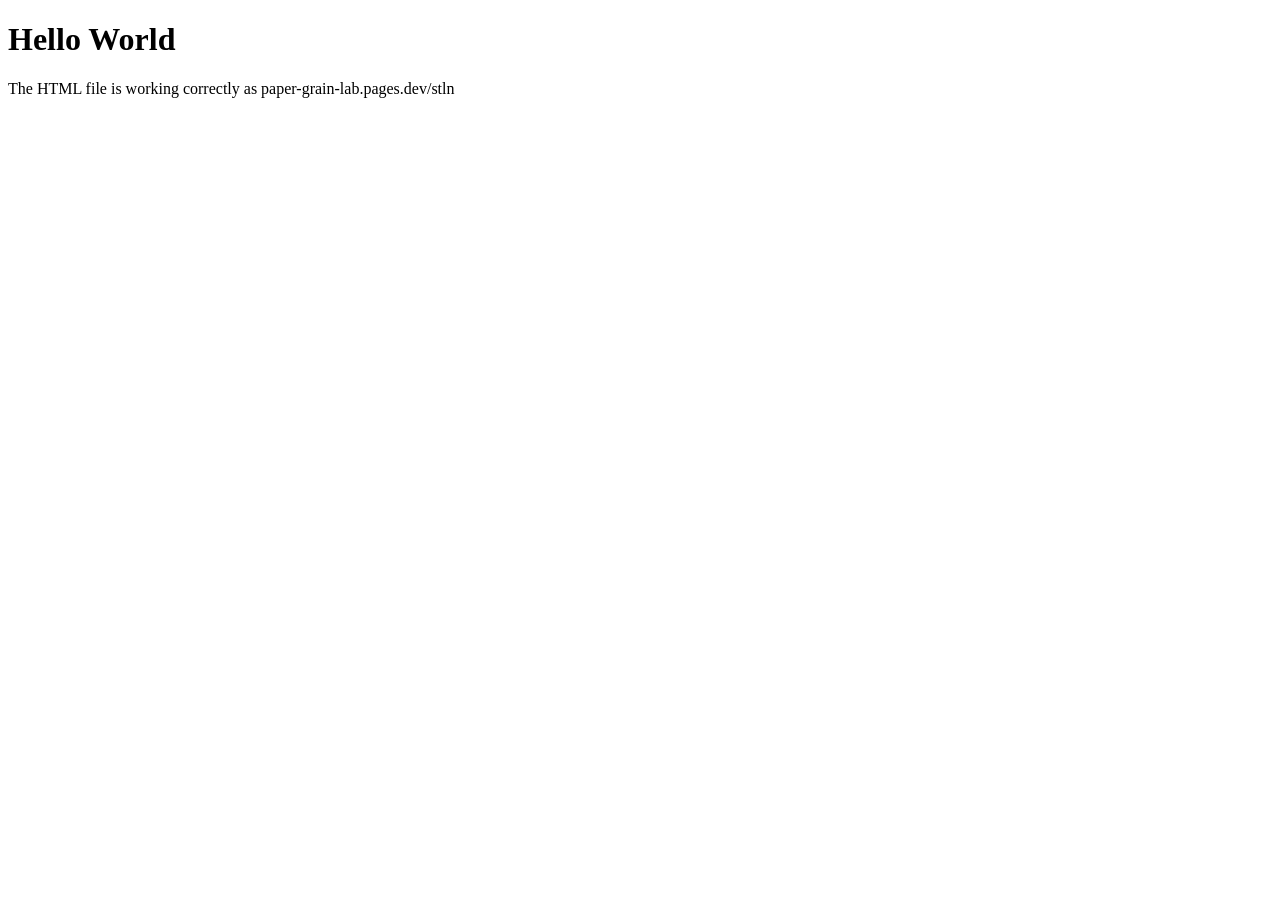
==== src/stln/index.html @ 5b40fb3b "chore: add a test html for paper-grain-lab.pages.dev/stln" ====
<!DOCTYPE html>
<html lang="en">
<head>
    <meta charset="UTF-8">
    <title>Test Page</title>
</head>
<body>

    <h1>Hello World</h1>
    <p>The HTML file is working correctly as paper-grain-lab.pages.dev/stln</p>

</body>
</html>
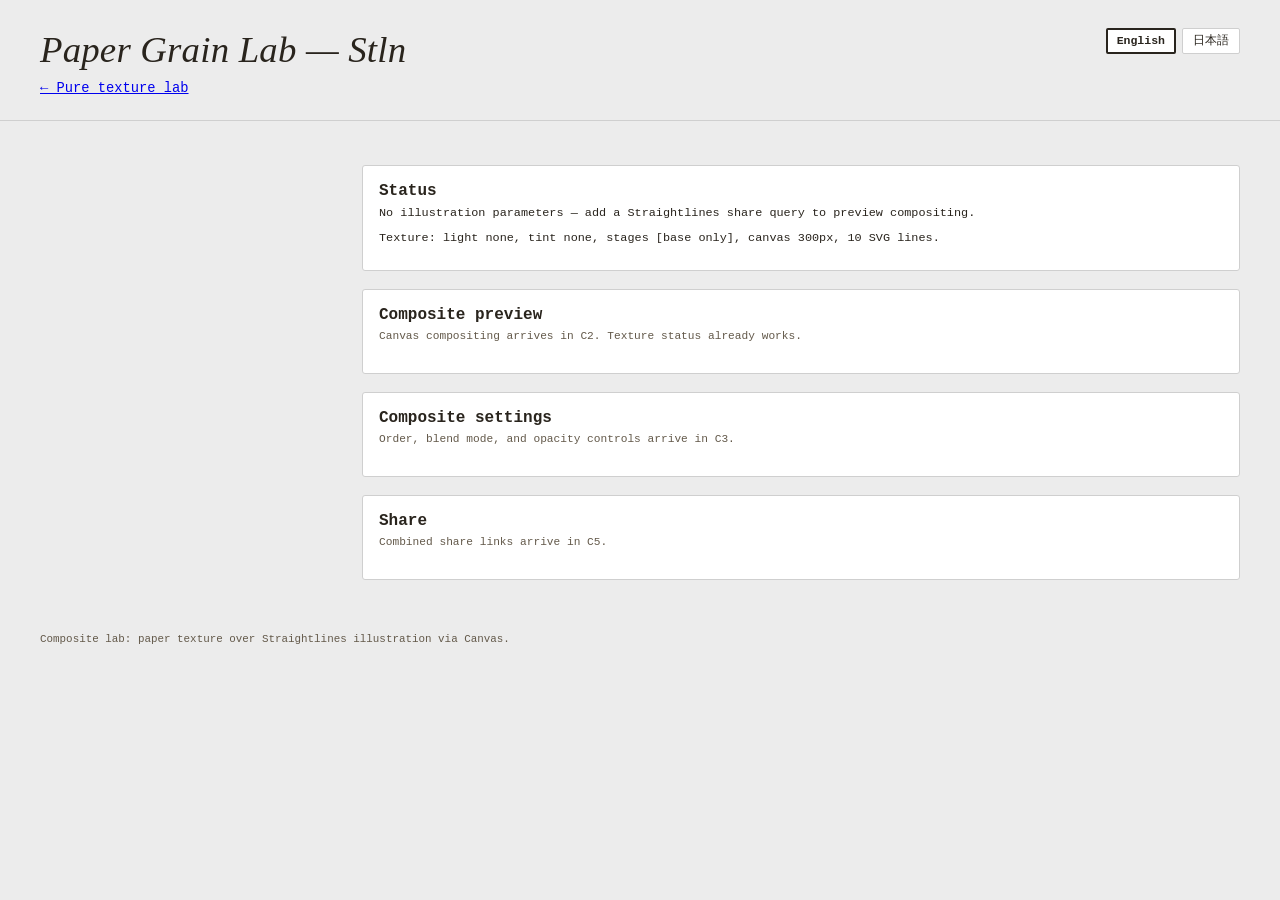
==== commit 70409589: "feat(stln): add bundled entry and replace placeholder page" ====
--- a/src/stln/index.html
+++ b/src/stln/index.html
@@ -1,13 +1,60 @@
 <!DOCTYPE html>
 <html lang="en">
 <head>
-    <meta charset="UTF-8">
-    <title>Test Page</title>
+<meta charset="UTF-8">
+<meta name="viewport" content="width=device-width, initial-scale=1">
+<title id="pageTitleTag">Paper Grain Lab — Straightlines Composite</title>
+<link rel="stylesheet" href="../css/styles.css">
 </head>
 <body>
 
-    <h1>Hello World</h1>
-    <p>The HTML file is working correctly as paper-grain-lab.pages.dev/stln</p>
+<header class="top">
+  <div class="head-row">
+    <div class="head-text">
+      <h1>Paper Grain Lab — Stln</h1>
+      <p><a id="backLink" href="../">← Pure texture lab</a></p>
+    </div>
+    <div class="lang-switch" role="group" aria-label="Language / 言語">
+      <button type="button" class="lang-btn" data-lang="en">
+        <span>English</span>
+      </button>
+      <button type="button" class="lang-btn" data-lang="ja">
+        <span>日本語</span>
+      </button>
+    </div>
+  </div>
+</header>
 
+<div class="workspace">
+  <div class="pane-preview">
+    <div class="card">
+      <h2 data-i18n-status-title>Status</h2>
+      <div id="stlnStatus"></div>
+      <div id="stlnError" class="stln-error" hidden></div>
+    </div>
+
+    <div class="card">
+      <h2 data-i18n-preview-title>Composite preview</h2>
+      <p class="sub" data-i18n-preview-note></p>
+      <canvas id="stlnCanvas" hidden></canvas>
+    </div>
+
+    <div class="card">
+      <h2 data-i18n-settings-title>Composite settings</h2>
+      <p class="sub" data-i18n-settings-note></p>
+      <div id="cmpControls"></div>
+    </div>
+
+    <div class="card">
+      <h2 data-i18n-share-title>Share</h2>
+      <p class="sub" data-i18n-share-note></p>
+      <div id="shareRow"></div>
+    </div>
+  </div>
+</div>
+
+<footer class="note" id="footerNote"></footer>
+
+<script type="module" src="./bundle.js"></script>
 </body>
 </html>
--- a/src/css/styles.css
+++ b/src/css/styles.css
@@ -0,0 +1,316 @@
+:root{
+  color-scheme: light; /* light theme only — no dark mode, regardless of OS/browser setting */
+  --paper-bg: #ececec;
+  --panel: #ffffff;
+  --panel-2: #f3efe4;
+  --ink: #29241d;
+  --ink-soft: #63594a;
+  --line: #cfcfcf;
+  --accent: #5a5a5a;
+  --gold: #6e6e6e;
+  --mono: ui-monospace, "SFMono-Regular", Menlo, Consolas, "Liberation Mono", monospace;
+  --serif: Georgia, "Iowan Old Style", "Palatino Linotype", "Hiragino Mincho ProN", serif;
+}
+*{ box-sizing: border-box; }
+html,body{ margin:0; padding:0; background:var(--paper-bg); color:var(--ink); font-family: var(--mono); }
+::selection{ background: var(--gold); color:#fff; }
+
+header.top{
+  padding: 28px clamp(16px,4vw,40px) 20px;
+  border-bottom: 1px solid var(--line);
+}
+.head-row{
+  display:flex; justify-content:space-between; align-items:flex-start; gap:18px; flex-wrap:wrap;
+}
+.head-text{ flex:1; min-width:260px; }
+header.top h1{
+  font-family: var(--serif);
+  font-weight: 400;
+  font-style: italic;
+  font-size: clamp(1.6rem, 3vw, 2.3rem);
+  margin: 0 0 6px;
+  letter-spacing: .2px;
+}
+header.top p{
+  margin: 0;
+  font-size: .86rem;
+  line-height: 1.7;
+  color: var(--ink-soft);
+}
+.lang-switch{ display:flex; gap:6px; flex:none; }
+.lang-btn{
+  background: var(--panel); border:1px solid var(--line); color: var(--ink);
+  font-family: var(--mono); font-size:.72rem; padding:6px 10px; border-radius:2px; cursor:pointer;
+  display:flex; align-items:center; gap:6px; line-height:1;
+}
+.lang-btn:hover{ border-color: var(--ink-soft); }
+.lang-btn.active{ border:2px solid var(--ink); padding:5px 9px; font-weight:700; }
+.flag-icon{
+  width: 1.3em; height: auto; flex: none;
+  border-radius: 2px;
+  border: 1px solid rgba(0,0,0,.2);
+  display: block;
+}
+.disclaimer{
+  font-size: .74rem;
+  line-height: 1.6;
+  color: var(--ink-soft);
+}
+
+/* ---- 3-pane workspace ---- */
+.workspace{
+  display: grid;
+  gap: 22px;
+  padding: 22px clamp(16px,4vw,40px) 40px;
+  align-items: start;
+  grid-template-columns: 1fr;
+  grid-template-areas:
+    "rail"
+    "params"
+    "preview";
+}
+@media (min-width: 900px){
+  .workspace{
+    grid-template-columns: 300px minmax(0,1fr);
+    grid-template-areas:
+      "rail params"
+      "rail preview";
+  }
+}
+@media (min-width: 1400px){
+  .workspace{
+    grid-template-columns: 300px minmax(0,.7fr) minmax(0,1.3fr);
+    grid-template-areas: "rail params preview";
+  }
+}
+.pane-rail{ grid-area: rail; display:flex; flex-direction:column; gap:18px; }
+.pane-params{ grid-area: params; display:flex; flex-direction:column; gap:18px; min-width:0; }
+.pane-preview{ grid-area: preview; display:flex; flex-direction:column; gap:18px; min-width:0; position: sticky; top: 16px; }
+@media (max-width: 1399px){
+  .pane-preview{ position: static; }
+}
+
+.card{
+  background: var(--panel);
+  border: 1px solid var(--line);
+  border-radius: 3px;
+  padding: 16px;
+}
+.card h2{
+  font-family: var(--mono);
+  font-weight: 700;
+  font-size: 1rem;
+  margin: 0 0 4px;
+}
+.card .sub{
+  font-size: .7rem;
+  color: var(--ink-soft);
+  margin: 0 0 12px;
+  line-height: 1.5;
+}
+
+.recipe-row{
+  display:flex; align-items:center; gap:8px;
+  padding: 6px 4px;
+  border-bottom: 1px dashed var(--line);
+  font-size: .73rem;
+}
+.recipe-row:last-child{ border-bottom:none; }
+.recipe-row .no{
+  font-weight: 700; color: var(--gold); width: 1.6em; flex: none;
+}
+.recipe-row .name{ flex:1; line-height:1.3; display:flex; align-items:center; gap:8px; flex-wrap:wrap; }
+.recipe-row button{
+  background: none; border: 1px solid var(--line); color: var(--accent);
+  font-family: var(--mono); font-size: .68rem; padding: 4px 8px; cursor:pointer; border-radius:2px;
+}
+.recipe-row button:hover{ background: var(--accent); color:#fff; border-color: var(--accent); }
+
+/* ---- filter-usage dot indicators ---- */
+.fdots{ display:inline-flex; align-items:center; gap:3px; flex:none; }
+.fdot{
+  width: 1em; height: 1em; border-radius: 2px;
+  display:inline-block; flex:none;
+  border: 1px solid rgba(0,0,0,.3);
+  vertical-align: -0.15em;
+}
+.fdot.dim{ opacity: .25; }
+
+details.section{
+  border: 1px solid var(--line);
+  border-radius: 3px;
+  background: var(--panel);
+  margin-bottom: 8px;
+}
+details.section summary{
+  cursor: pointer;
+  /* Top/bottom padding pre-enlarged (was 10px) so the section header has room
+     for the reset icon and keeps the same height whether it is shown or not. */
+  padding: 14px 12px;
+  font-size: .78rem;
+  font-weight: 700;
+  list-style: none;
+  display:flex; justify-content:space-between; align-items:center;
+}
+details.section summary::-webkit-details-marker{ display:none; }
+details.section summary::after{ content:"+"; color: var(--ink-soft); font-weight:400; }
+details.section[open] summary::after{ content:"–"; }
+details.section .sec-title-row{ display:flex; align-items:center; gap:8px; }
+
+/* ---- per-section reset button (shown only while that section differs from the preset) ---- */
+.sec-reset{
+  margin-left:auto;   /* push to the right end of the summary, next to the +/− marker */
+  margin-right:1ch;   /* about one character space left of the +/− marker */
+  flex:none;
+  width:1.6em; height:1.6em;
+  display:inline-flex; align-items:center; justify-content:center;
+  padding:0; border:none; border-radius:50%;
+  background:none; color:var(--ink-soft);
+  cursor:pointer;
+}
+.sec-reset svg{ width:1em; height:1em; display:block; }
+.sec-reset:hover{ color:var(--ink); background:rgba(0,0,0,.08); }
+/* While hidden, the button keeps occupying its layout slot (visibility instead
+   of display:none), so its appearance never shifts the section title. */
+.sec-reset[hidden]{
+  display:inline-flex;
+  visibility:hidden;
+  pointer-events:none;
+}
+.pane-rail details.section summary{ font-size: 1rem; padding: 16px 16px 10px; }
+.pane-rail details.section .body{ padding: 4px 16px 12px; }
+details.section .body{ padding: 4px 12px 12px; }
+details.section .desc{ font-size: .68rem; color: var(--ink-soft); line-height:1.6; margin: 0 0 10px; }
+
+.field{ margin-bottom: 12px; }
+.field label{
+  display:block;
+  margin-bottom: 4px;
+}
+.field .ftitle-row{
+  display:flex; justify-content:space-between; gap:8px;
+  font-size: .68rem; color: var(--ink-soft);
+}
+.field .ftitle-row .v{ color: var(--ink); font-weight:700; }
+.field .fanno-row{
+  margin-top: 3px;
+  font-size: .6rem;
+  line-height: 1.8;
+}
+.field .fanno-row .badge{
+  display:inline-block;
+  color: var(--ink);
+  padding: 1px 6px;
+  border-radius: 3px;
+  font-size: .6rem;
+  font-weight: 700;
+  letter-spacing: .2px;
+}
+.field .fanno-row .anno-attr{
+  font-weight: 700;
+  color: var(--ink);
+}
+.field .fanno-row .anno-sep{
+  margin: 0 4px;
+  color: var(--ink-soft);
+  opacity: .6;
+}
+.field input[type=range]{ width:100%; accent-color: var(--accent); }
+.field.is-disabled{ opacity:.45; }
+.field input[type=range]:disabled, .field select:disabled, .field input[type=color]:disabled{ cursor:not-allowed; }
+.field select, .field input[type=color]{
+  width:100%; font-family: var(--mono); font-size:.72rem;
+  border:1px solid var(--line); background:#fff; color: var(--ink);
+  padding: 5px; border-radius:2px;
+}
+.field.checkline{ display:flex; align-items:center; gap:8px; }
+.field.checkline label{ margin:0; font-size:.72rem; color:var(--ink); }
+
+.preview-card{
+  background: var(--panel); border:1px solid var(--line); border-radius:3px; padding:16px;
+  display:flex; flex-direction: column; gap:12px;
+}
+.preview-top{ display:flex; gap:18px; flex-wrap:wrap; align-items:flex-start; }
+.swatch-wrap{
+  width: min(100%, 380px); aspect-ratio: 1/1; flex: none;
+  border: 1px solid var(--line); box-shadow: 0 8px 24px rgba(0,0,0,.08);
+  background:#fff;
+}
+.swatch-wrap svg{ display:block; width:100%; height:100%; }
+.preview-meta{ flex:1; min-width: 220px; font-size:.78rem; line-height:1.9; }
+.preview-meta h3{ font-family: var(--mono); font-weight:700; font-size: 1.15rem; margin: 2px 0 8px; }
+.change-heading{ 
+  font-size:.68rem; color:var(--ink-soft); 
+  margin:8px 0 4px; font-weight:700; 
+}
+.change-list{ display:flex; flex-direction:column; gap:4px; }
+.change-item{ 
+  display:flex; align-items:center; gap:6px; 
+  font-size:.68rem; line-height:1.4; padding:4px 0;
+  border-bottom:1px dashed var(--line);
+}
+.change-item:last-child{ border-bottom:none; }
+.change-section-number{ 
+  color:var(--ink-soft); font-weight:700; 
+  margin-right:6px; min-width:1.2em;
+}
+.change-filters{ display:inline-flex; align-items:center; gap:3px; flex:none; }
+.change-filter-badge{
+  display:inline-block; color:var(--ink);
+  padding:1px 6px; border-radius:3px;
+  font-size:.6rem; font-weight:700; letter-spacing:.2px;
+}
+.change-sep{
+  margin:0 4px; color:var(--ink-soft); opacity:.6;
+}
+.change-attr{ color:var(--ink-soft); font-weight:700; }
+.change-value{ color:var(--ink); font-family:var(--mono); }
+.change-value-disabled{ 
+  color:var(--ink-soft); font-style:italic; 
+  font-family:var(--mono); opacity:.7;
+}
+
+/* ---- composite lab (/stln/) ---- */
+.stln-error{
+  margin-top: 10px;
+  padding: 10px 12px;
+  border: 1px solid #b3261e;
+  border-radius: 3px;
+  background: #fdecea;
+  color: #5f1410;
+  font-size: .72rem;
+  line-height: 1.6;
+  white-space: pre-wrap;
+}
+#stlnStatus p{ margin: 0 0 6px; font-size: .74rem; line-height: 1.6; }
+#stlnCanvas{ max-width: 100%; border: 1px solid var(--line); }
+
+.code-card{ background: var(--panel); border:1px solid var(--line); border-radius:3px; overflow:hidden; }
+.code-head{
+  display:flex; justify-content:space-between; align-items:center;
+  padding: 8px 14px; background: var(--panel-2); color: var(--ink-soft); font-size:.7rem;
+  border-bottom: 1px solid var(--line);
+}
+.code-head button{
+  background: var(--accent); border:none; color:#fff; font-family: var(--mono);
+  font-size:.68rem; padding:5px 10px; border-radius:2px; cursor:pointer;
+}
+.code-head button:hover{ opacity:.9; }
+.code-actions{ display:flex; gap:8px; }
+pre.code{
+  margin:0; padding: 14px; max-height: 420px; overflow:auto;
+  background: var(--panel); color: var(--ink);
+  font-size: .72rem; line-height:1.6; font-family: var(--mono);
+  white-space: pre;
+}
+pre.code .tok{
+  padding: 0 4px;
+  border-radius: 3px;
+  color: var(--ink);
+}
+
+footer.note{
+  padding: 10px clamp(16px,4vw,40px) 40px; font-size:.68rem; color: var(--ink-soft); line-height:1.7;
+}
+footer.note a{ color: var(--accent); text-decoration: underline; text-underline-offset: 2px; }
+footer.note a:hover{ color: var(--gold); }
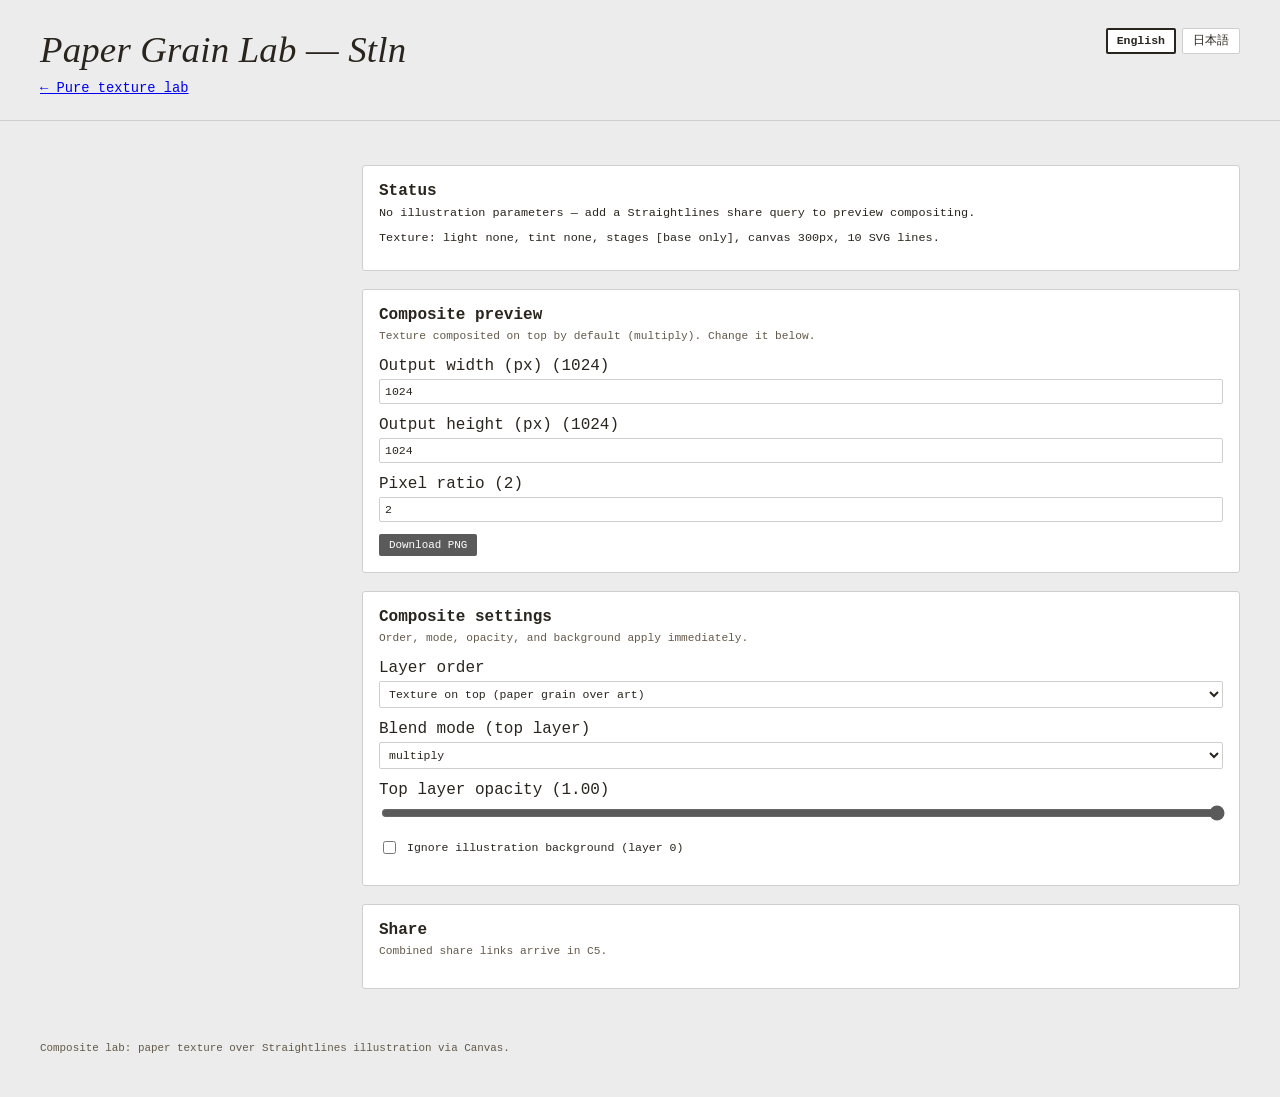
==== commit ef8acc3a: "feat(stln): raster size controls and PNG export" ====
--- a/src/stln/index.html
+++ b/src/stln/index.html
@@ -37,6 +37,10 @@
       <h2 data-i18n-preview-title>Composite preview</h2>
       <p class="sub" data-i18n-preview-note></p>
       <canvas id="stlnCanvas" hidden></canvas>
+      <div id="rasterControls"></div>
+      <div class="stln-actions">
+        <button id="exportBtn" data-i18n="exportBtn">Download PNG</button>
+      </div>
     </div>
 
     <div class="card">
--- a/src/css/styles.css
+++ b/src/css/styles.css
@@ -284,6 +284,18 @@
 }
 #stlnStatus p{ margin: 0 0 6px; font-size: .74rem; line-height: 1.6; }
 #stlnCanvas{ max-width: 100%; border: 1px solid var(--line); }
+#rasterControls{ margin-top: 12px; }
+.stln-actions{ margin-top: 12px; display:flex; gap:8px; }
+.stln-actions button{
+  background: var(--accent); border:none; color:#fff; font-family: var(--mono);
+  font-size:.68rem; padding:5px 10px; border-radius:2px; cursor:pointer;
+}
+.stln-actions button:hover{ opacity:.9; }
+.field input[type=number]{
+  width:100%; font-family: var(--mono); font-size:.72rem;
+  border:1px solid var(--line); background:#fff; color: var(--ink);
+  padding: 5px; border-radius:2px;
+}
 
 .code-card{ background: var(--panel); border:1px solid var(--line); border-radius:3px; overflow:hidden; }
 .code-head{
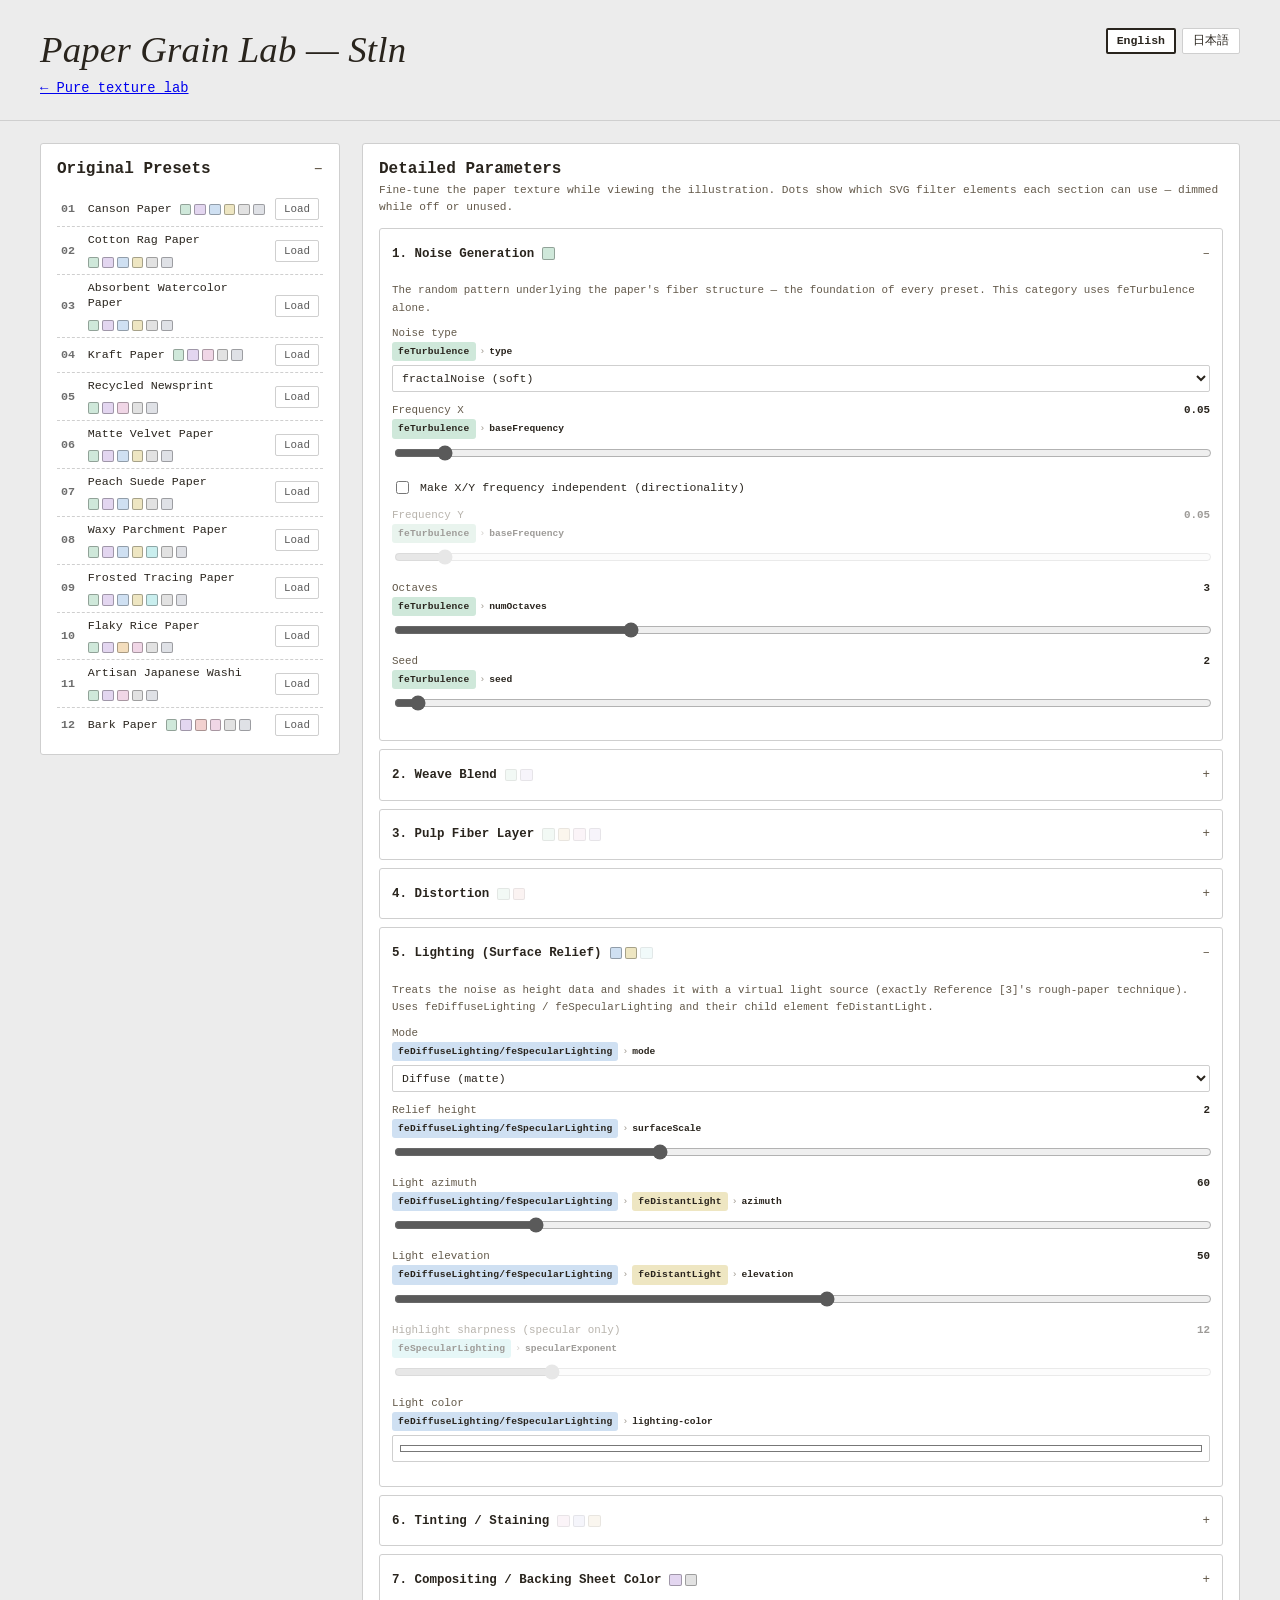
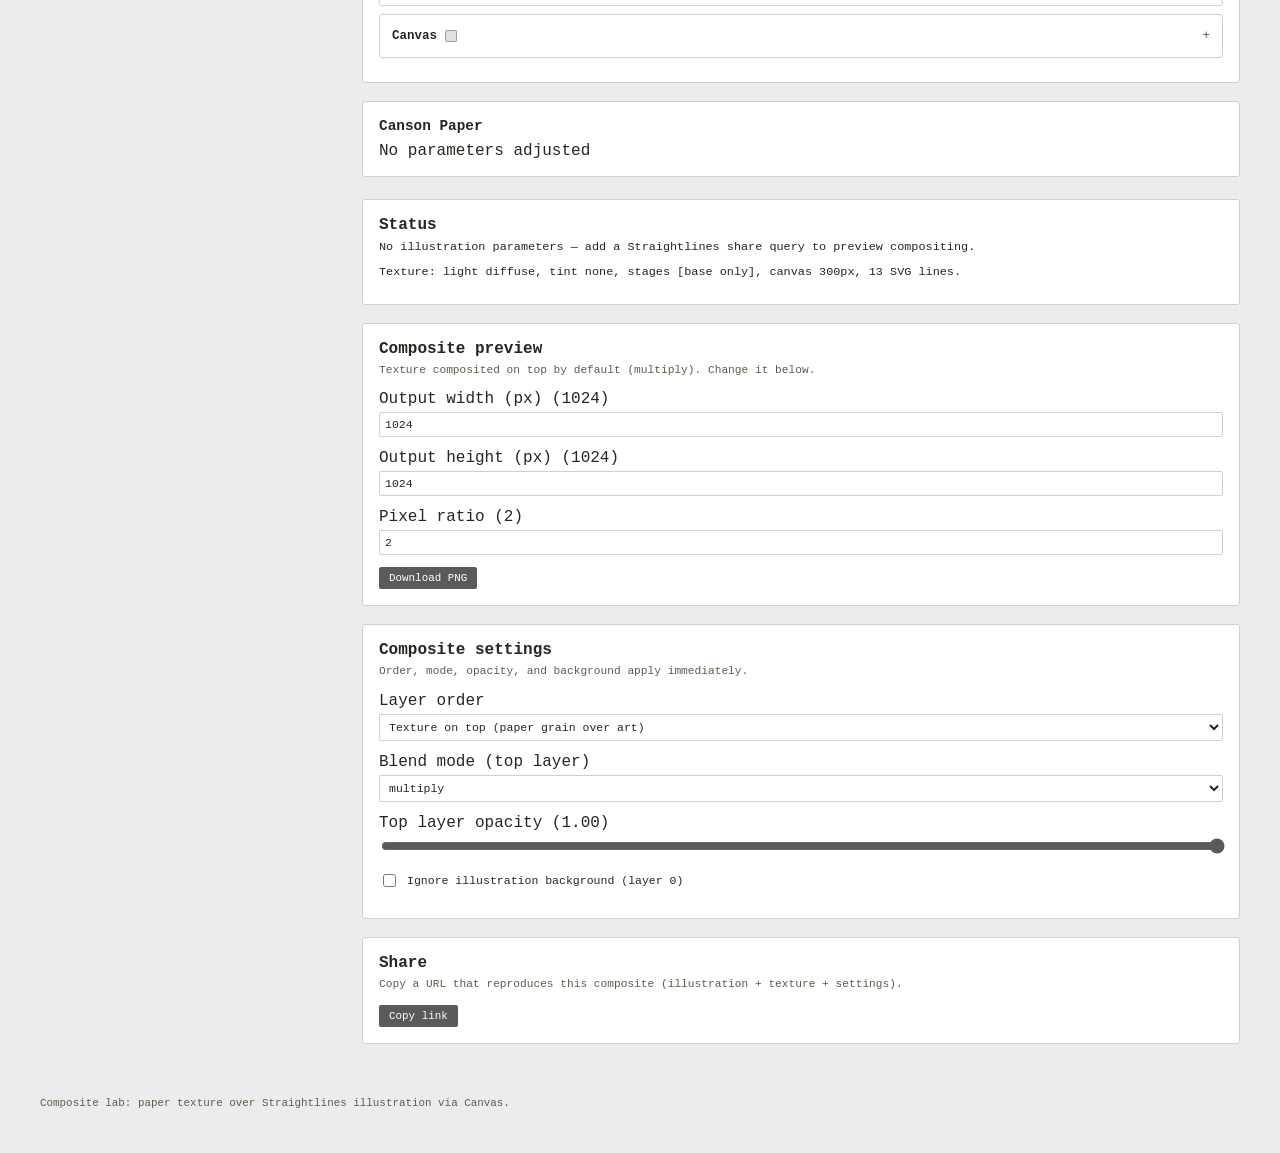
==== commit c1a5ea97: "feat(stln): editable texture panes reusing pure-page sections" ====
--- a/src/stln/index.html
+++ b/src/stln/index.html
@@ -26,6 +26,18 @@
 </header>
 
 <div class="workspace">
+  <div class="pane-rail">
+    <details class="section" open>
+      <summary><span class="sec-title-row"><span data-i18n-tex-originals-title>Original Presets</span></span></summary>
+      <div class="body">
+        <div id="stlnOriginalList"></div>
+      </div>
+    </details>
+  </div>
+
+  <div class="pane-params" id="stlnParamsRail">
+  </div>
+
   <div class="pane-preview">
     <div class="card">
       <h2 data-i18n-status-title>Status</h2>
--- a/src/css/styles.css
+++ b/src/css/styles.css
@@ -10,6 +10,8 @@
   --gold: #6e6e6e;
   --mono: ui-monospace, "SFMono-Regular", Menlo, Consolas, "Liberation Mono", monospace;
   --serif: Georgia, "Iowan Old Style", "Palatino Linotype", "Hiragino Mincho ProN", serif;
+  /* Neutral gray halfway between #ffffff and #ececec for the code header. */
+  --code-head-bg: #f6f6f6;
 }
 *{ box-sizing: border-box; }
 html,body{ margin:0; padding:0; background:var(--paper-bg); color:var(--ink); font-family: var(--mono); }
@@ -102,6 +104,12 @@
   font-size: 1rem;
   margin: 0 0 4px;
 }
+.card h3{
+  font-family: var(--mono);
+  font-weight: 700;
+  font-size: .9rem;
+  margin: 0 0 8px;
+}
 .card .sub{
   font-size: .7rem;
   color: var(--ink-soft);
@@ -286,11 +294,11 @@
 #stlnCanvas{ max-width: 100%; border: 1px solid var(--line); }
 #rasterControls{ margin-top: 12px; }
 .stln-actions{ margin-top: 12px; display:flex; gap:8px; }
-.stln-actions button{
+.stln-actions button, #shareRow button{
   background: var(--accent); border:none; color:#fff; font-family: var(--mono);
   font-size:.68rem; padding:5px 10px; border-radius:2px; cursor:pointer;
 }
-.stln-actions button:hover{ opacity:.9; }
+.stln-actions button:hover, #shareRow button:hover{ opacity:.9; }
 .field input[type=number]{
   width:100%; font-family: var(--mono); font-size:.72rem;
   border:1px solid var(--line); background:#fff; color: var(--ink);
@@ -300,7 +308,7 @@
 .code-card{ background: var(--panel); border:1px solid var(--line); border-radius:3px; overflow:hidden; }
 .code-head{
   display:flex; justify-content:space-between; align-items:center;
-  padding: 8px 14px; background: var(--panel-2); color: var(--ink-soft); font-size:.7rem;
+  padding: 8px 14px; background: var(--code-head-bg); color: var(--accent); font-size:.7rem;
   border-bottom: 1px solid var(--line);
 }
 .code-head button{
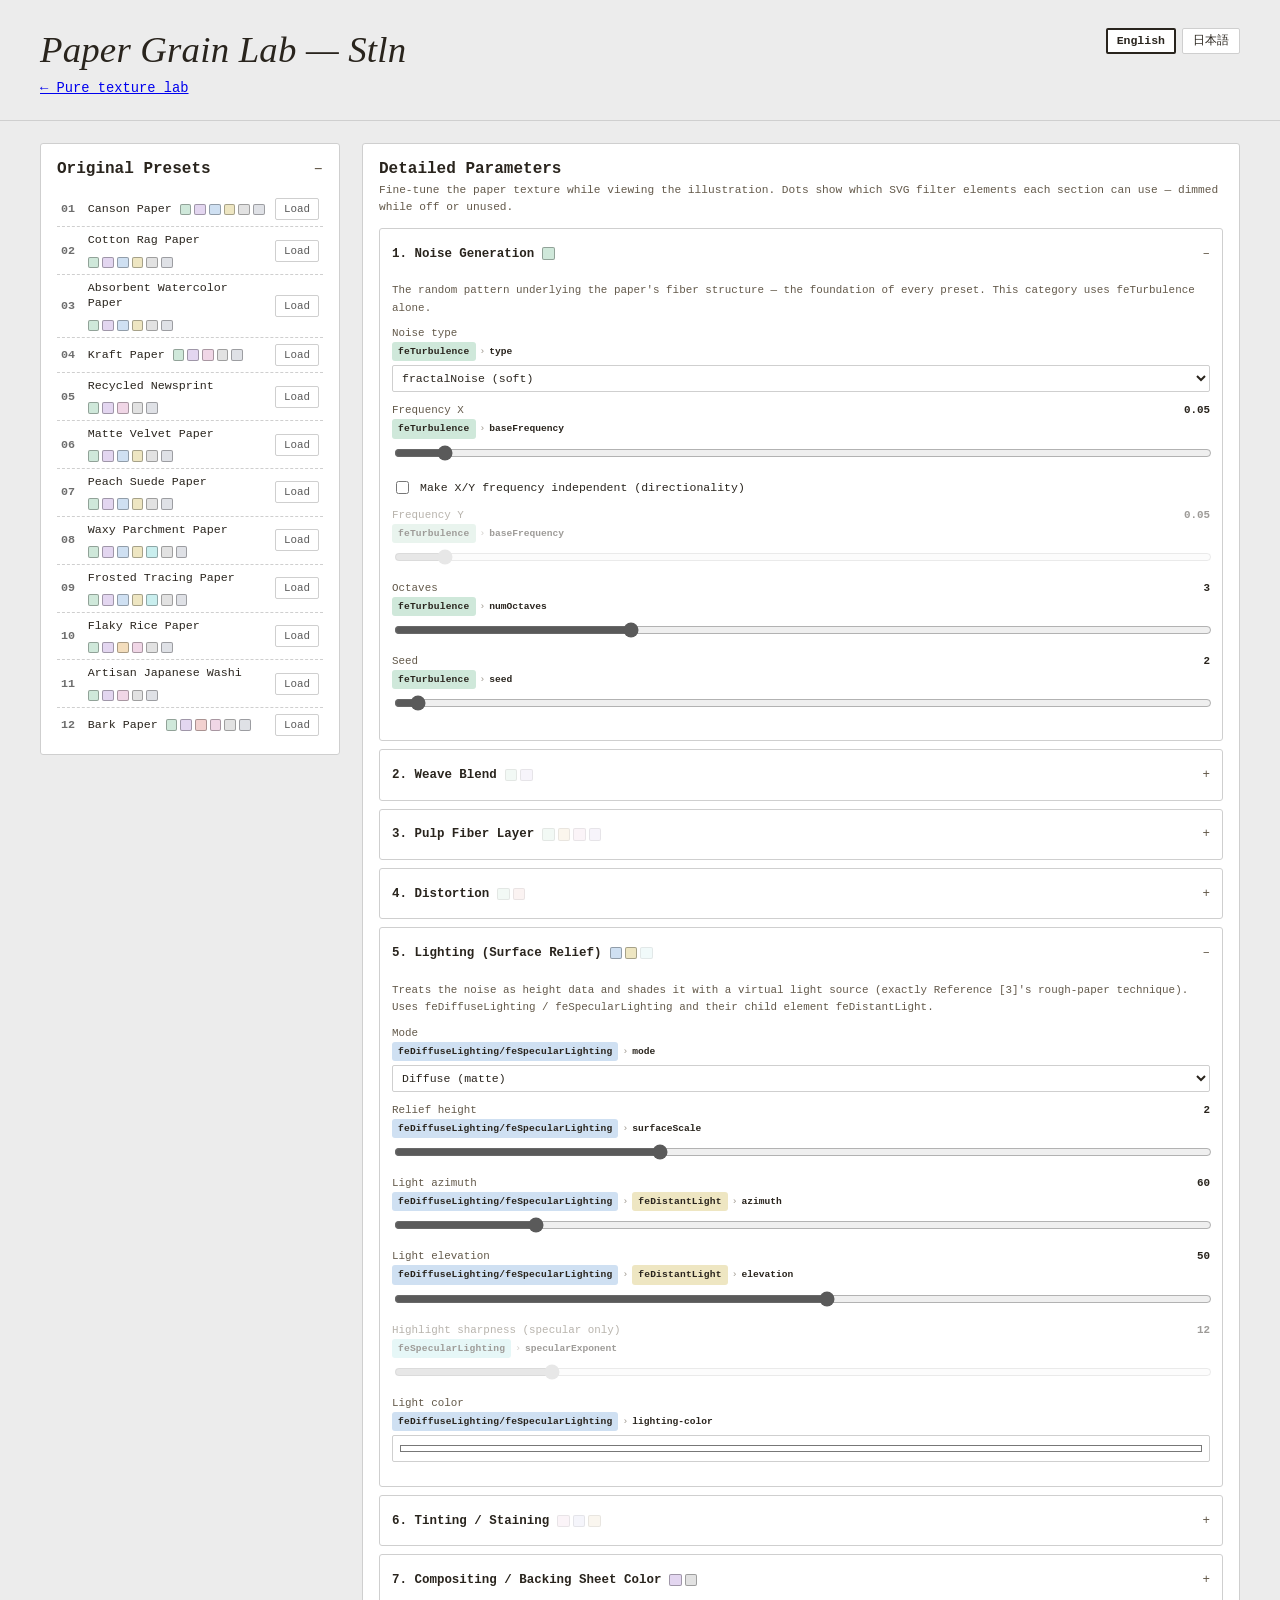
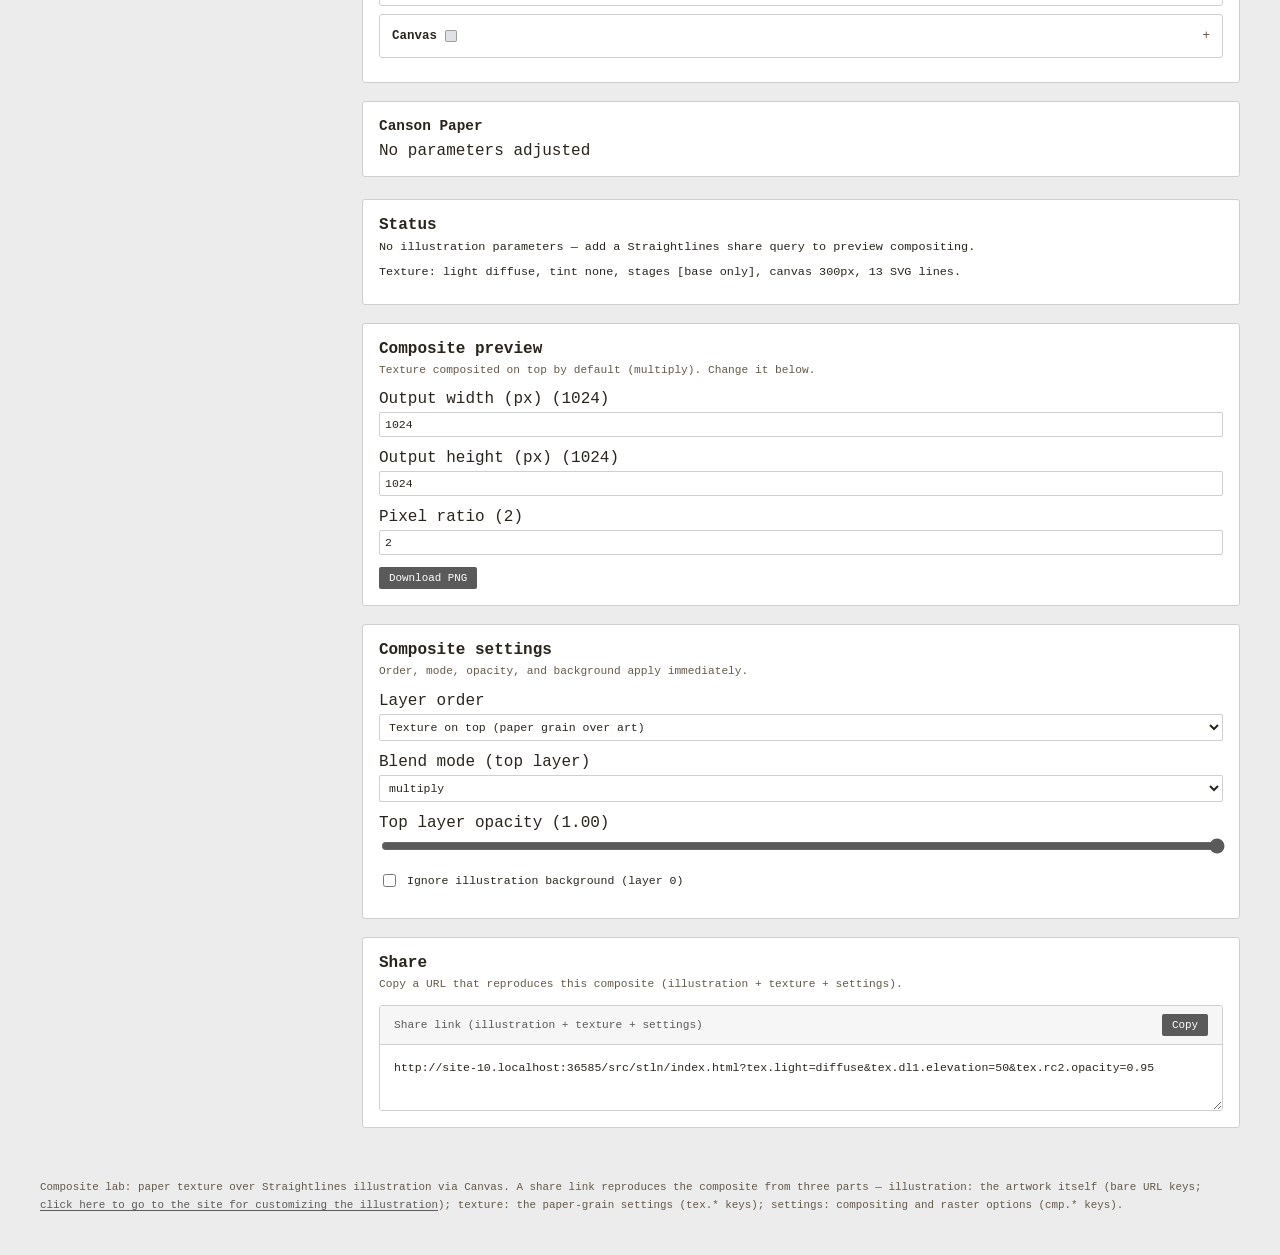
==== commit 714451fe: "feat(ui): full-URL share panes with role documentation" ====
--- a/src/stln/index.html
+++ b/src/stln/index.html
@@ -64,7 +64,13 @@
     <div class="card">
       <h2 data-i18n-share-title>Share</h2>
       <p class="sub" data-i18n-share-note></p>
-      <div id="shareRow"></div>
+      <div class="link-card">
+        <div class="link-head">
+          <span data-i18n-share-link-title></span>
+          <button id="shareCopyBtn" data-i18n="copyBtn">Copy</button>
+        </div>
+        <textarea class="link-body" id="shareUrl" readonly wrap="soft" aria-label="Full share URL"></textarea>
+      </div>
     </div>
   </div>
 </div>
--- a/src/css/styles.css
+++ b/src/css/styles.css
@@ -294,11 +294,11 @@
 #stlnCanvas{ max-width: 100%; border: 1px solid var(--line); }
 #rasterControls{ margin-top: 12px; }
 .stln-actions{ margin-top: 12px; display:flex; gap:8px; }
-.stln-actions button, #shareRow button{
+.stln-actions button{
   background: var(--accent); border:none; color:#fff; font-family: var(--mono);
   font-size:.68rem; padding:5px 10px; border-radius:2px; cursor:pointer;
 }
-.stln-actions button:hover, #shareRow button:hover{ opacity:.9; }
+.stln-actions button:hover{ opacity:.9; }
 .field input[type=number]{
   width:100%; font-family: var(--mono); font-size:.72rem;
   border:1px solid var(--line); background:#fff; color: var(--ink);
@@ -311,18 +311,32 @@
   padding: 8px 14px; background: var(--code-head-bg); color: var(--accent); font-size:.7rem;
   border-bottom: 1px solid var(--line);
 }
-.code-head button{
+.code-head button, .link-head button{
   background: var(--accent); border:none; color:#fff; font-family: var(--mono);
   font-size:.68rem; padding:5px 10px; border-radius:2px; cursor:pointer;
 }
-.code-head button:hover{ opacity:.9; }
-.code-actions{ display:flex; gap:8px; }
+.code-head button:hover, .link-head button:hover{ opacity:.9; }
 pre.code{
   margin:0; padding: 14px; max-height: 420px; overflow:auto;
   background: var(--panel); color: var(--ink);
   font-size: .72rem; line-height:1.6; font-family: var(--mono);
   white-space: pre;
 }
+
+/* ---- share-link card (same design language as the code card) ---- */
+.link-card{ background: var(--panel); border:1px solid var(--line); border-radius:3px; overflow:hidden; }
+.link-head{
+  display:flex; justify-content:space-between; align-items:center; gap:8px;
+  padding: 8px 14px; background: var(--code-head-bg); color: var(--accent); font-size:.7rem;
+  border-bottom: 1px solid var(--line);
+}
+.link-body{
+  display:block; width:100%; box-sizing:border-box; margin:0; padding:14px;
+  border:none; resize:vertical; background:var(--panel); color:var(--ink);
+  font-family: var(--mono); font-size:.72rem; line-height:1.6;
+  white-space: pre-wrap; overflow-wrap: break-word;
+}
+.link-body:focus{ outline:1px solid var(--accent); outline-offset:-1px; }
 pre.code .tok{
   padding: 0 4px;
   border-radius: 3px;
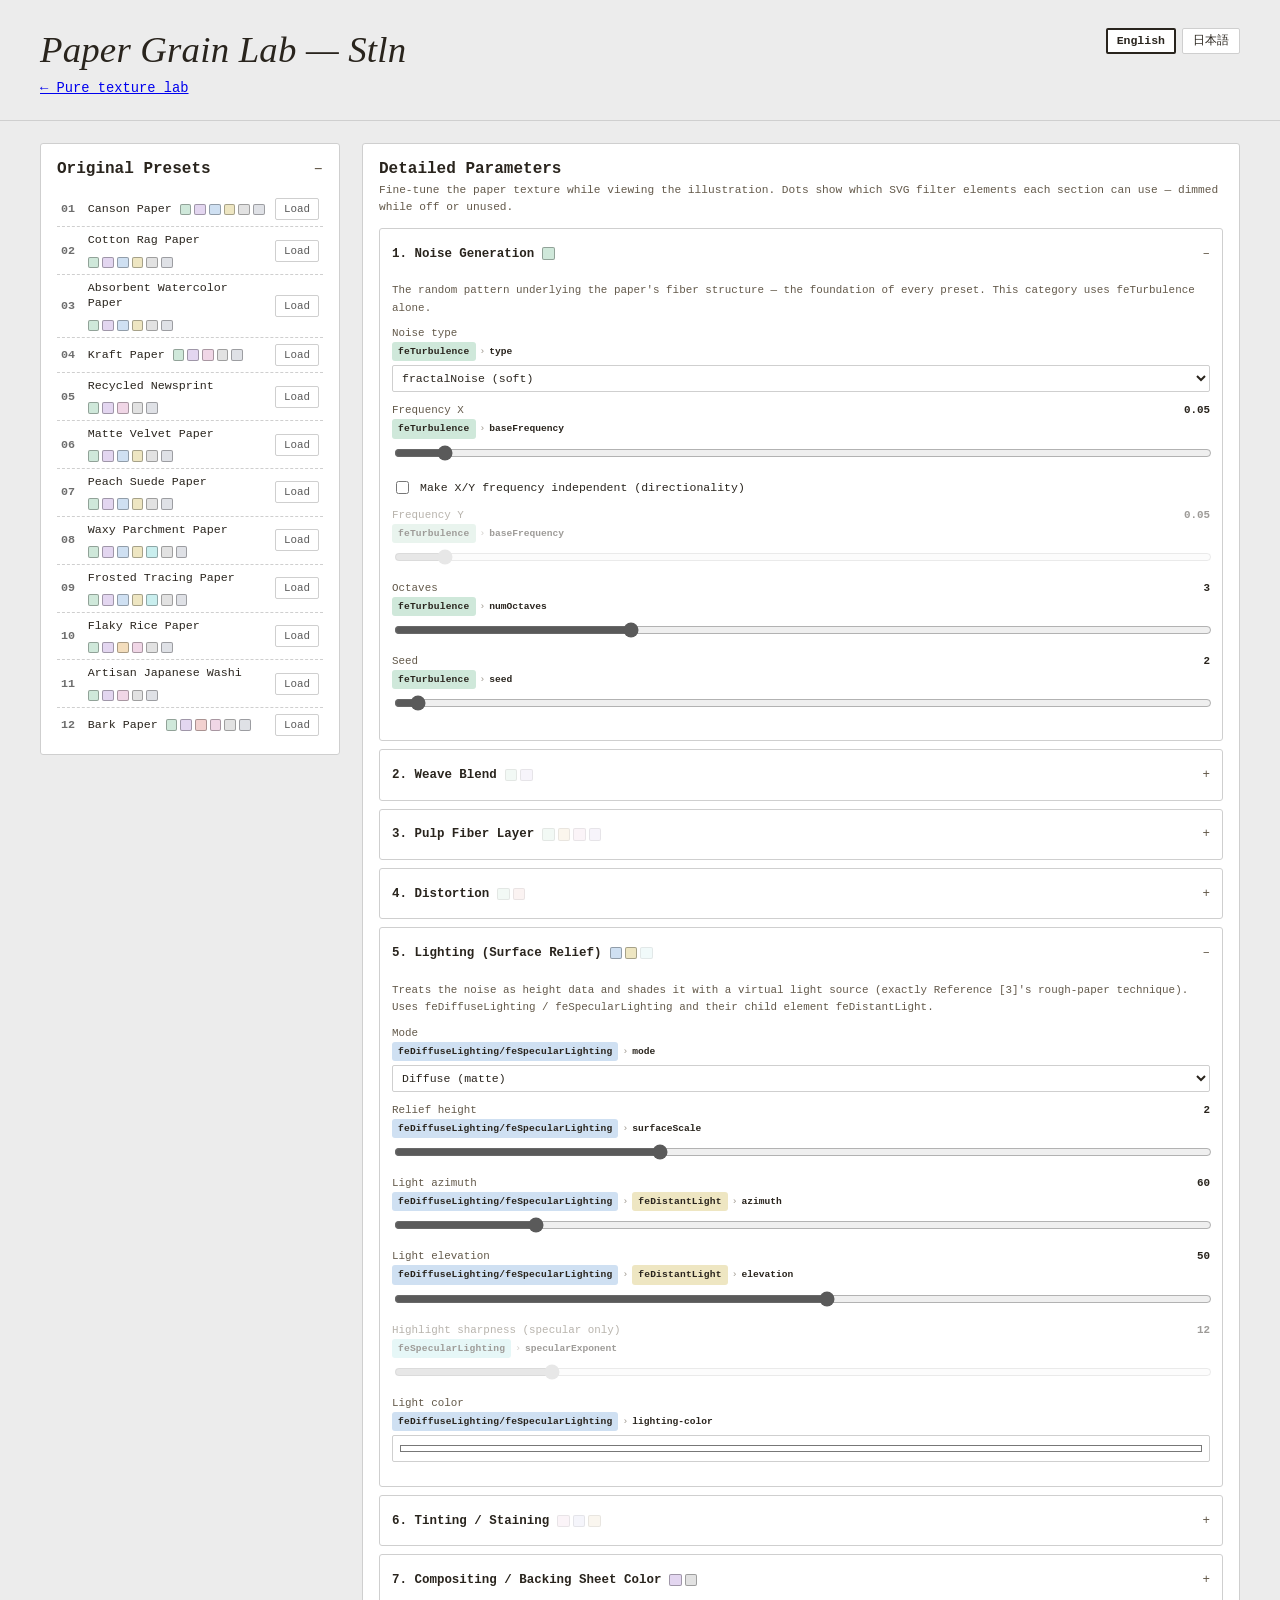
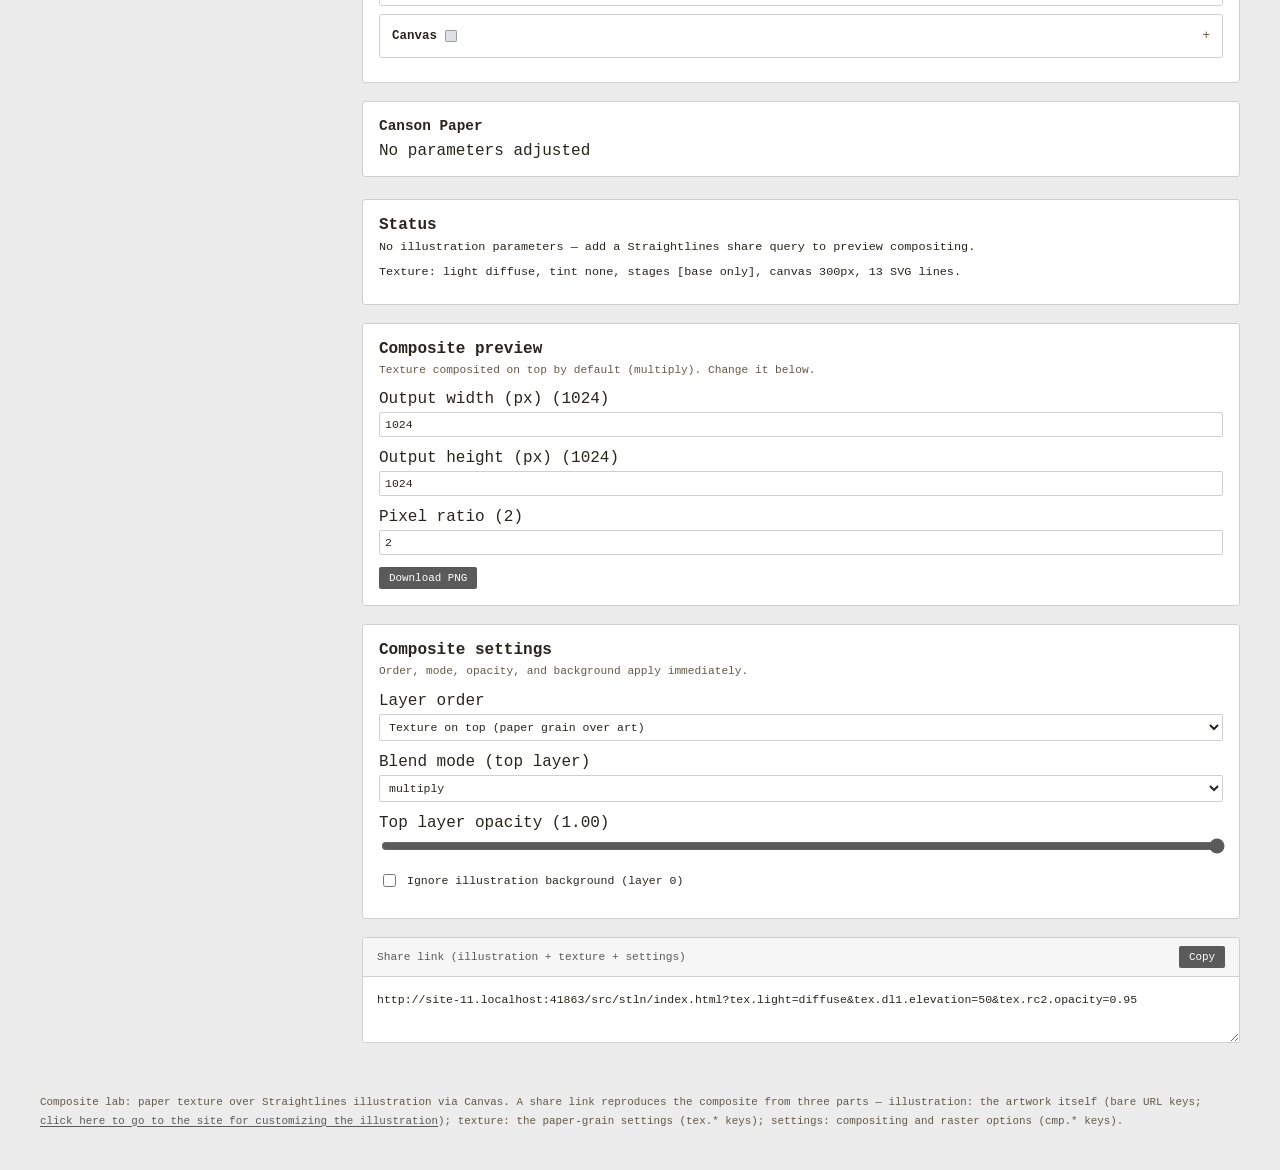
==== commit 9b43bceb: "feat(stln): flatten share card and link footer to live illustration params" ====
--- a/src/stln/index.html
+++ b/src/stln/index.html
@@ -61,16 +61,12 @@
       <div id="cmpControls"></div>
     </div>
 
-    <div class="card">
-      <h2 data-i18n-share-title>Share</h2>
-      <p class="sub" data-i18n-share-note></p>
-      <div class="link-card">
-        <div class="link-head">
-          <span data-i18n-share-link-title></span>
-          <button id="shareCopyBtn" data-i18n="copyBtn">Copy</button>
-        </div>
-        <textarea class="link-body" id="shareUrl" readonly wrap="soft" aria-label="Full share URL"></textarea>
+    <div class="link-card">
+      <div class="link-head">
+        <span data-i18n-share-link-title></span>
+        <button id="shareCopyBtn" data-i18n="copyBtn">Copy</button>
       </div>
+      <textarea class="link-body" id="shareUrl" readonly wrap="soft" aria-label="Full share URL"></textarea>
     </div>
   </div>
 </div>
